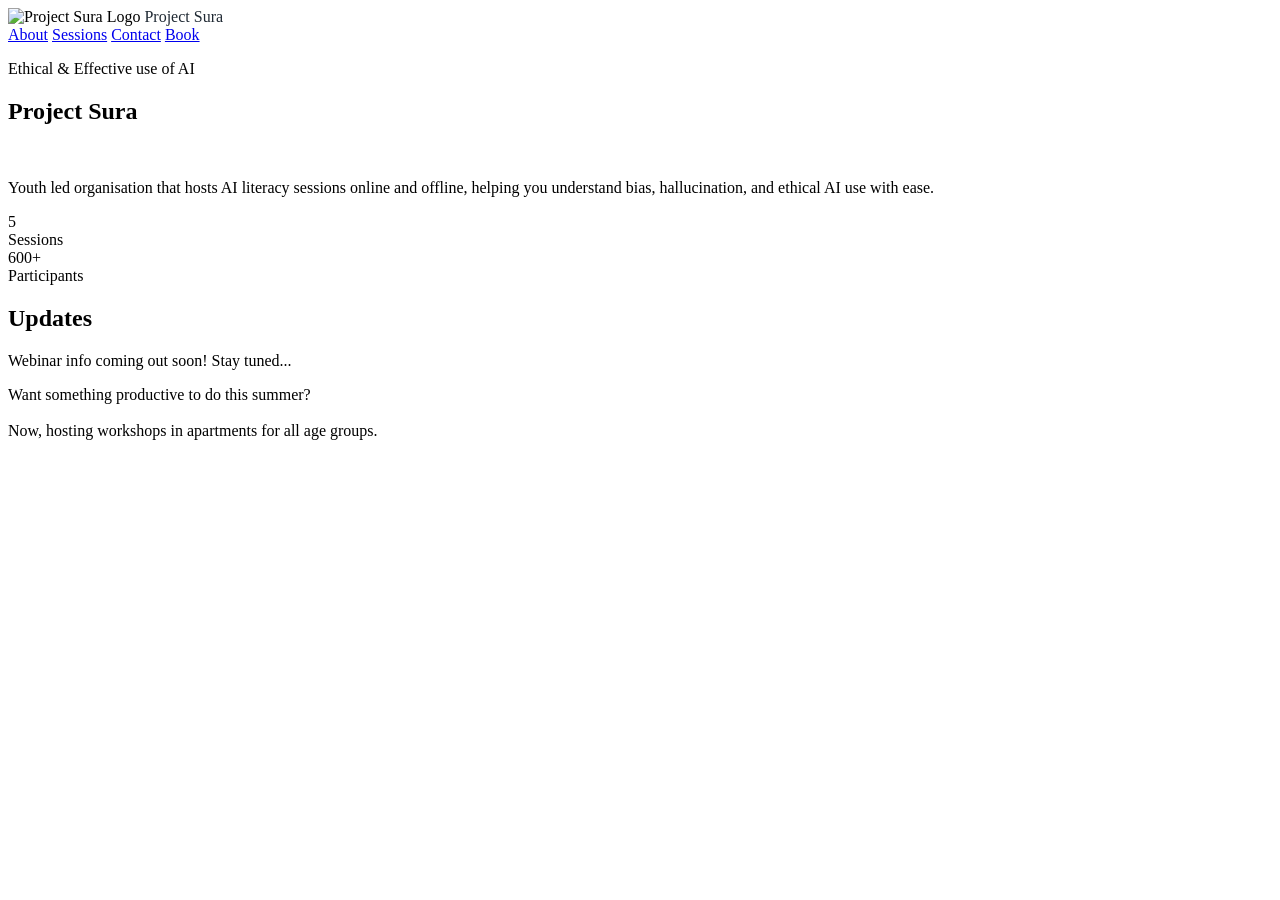
==== index.html @ 7ecddd90 "Add files via upload" ====
<!DOCTYPE html>

<html lang="en">
<head>
  <meta charset="UTF-8">
  <title>Project Sura</title>
  <link rel="stylesheet" href="css/style.css">
</head>


<body>

<!-- NAVBAR -->

<header class="navbar">
  <div class="logo">
    <img src="images/sura_logo.png" alt="Project Sura Logo">
    <a href="index.html" style="text-decoration:none ; color:#1f2933">Project Sura</a>

  </div>
  <nav>
      <a href="about.html">About</a>
      <a href="sessions.html">Sessions</a>
      <a href="contact.html">Contact</a>
      <a href="book.html">Book</a>
  </nav>
</header>

<section class="hero">
  <div class="hero-inner" >
    <p class="tag">Ethical & Effective use of AI</p>

    <h1 class="main-title">Project Sura</h1>

    <br>

    <p class="subtitle">
      Youth led organisation that hosts AI literacy sessions online and offline,
      helping you understand bias, hallucination, and ethical AI use with ease.
    </p>
    </div>
</section>
<section class="counter-box">
  <div class="counter-card">
    <div class="counter-number">5</div>
    <div class="counter-label">Sessions</div>
  </div>

  <div class="counter-card">
    <div class="counter-number">600+</div>
    <div class="counter-label">Participants</div>
  </div>
</section>

<section class="updates">
  <h2 class="updates-heading">Updates</h2>

  <div class="update-card">
    <div class="update-content">
      <p class="update-text">
        Webinar info coming out soon! Stay tuned...
      </p>
    </div>
  </div>

  <div class="update-card">
    <div class="update-content">
      <p class="update-text">
        Want something productive to do this summer?<br><br>Now, hosting workshops in apartments for all age groups.
      </p>
    </div>
  </div>

  <!-- for image
  <div class="update-card">
    <div class="update-content">
      <p class="update-text">
        Webinar info coming out soon! Stay tuned...
      </p>
    </div>
    <img src="images/workshop.jpg" class="update-img">
  </div>
</section>-->

 <!--for highlight
  <div class="update-card highlight">
    <div class="update-content">
      <p class="update-text">
        Webinar info coming out soon! Stay tuned...
      </p>
    </div>
    <img src="images/workshop.jpg" class="update-img">
  </div>
</section>-->

</body>
</html>
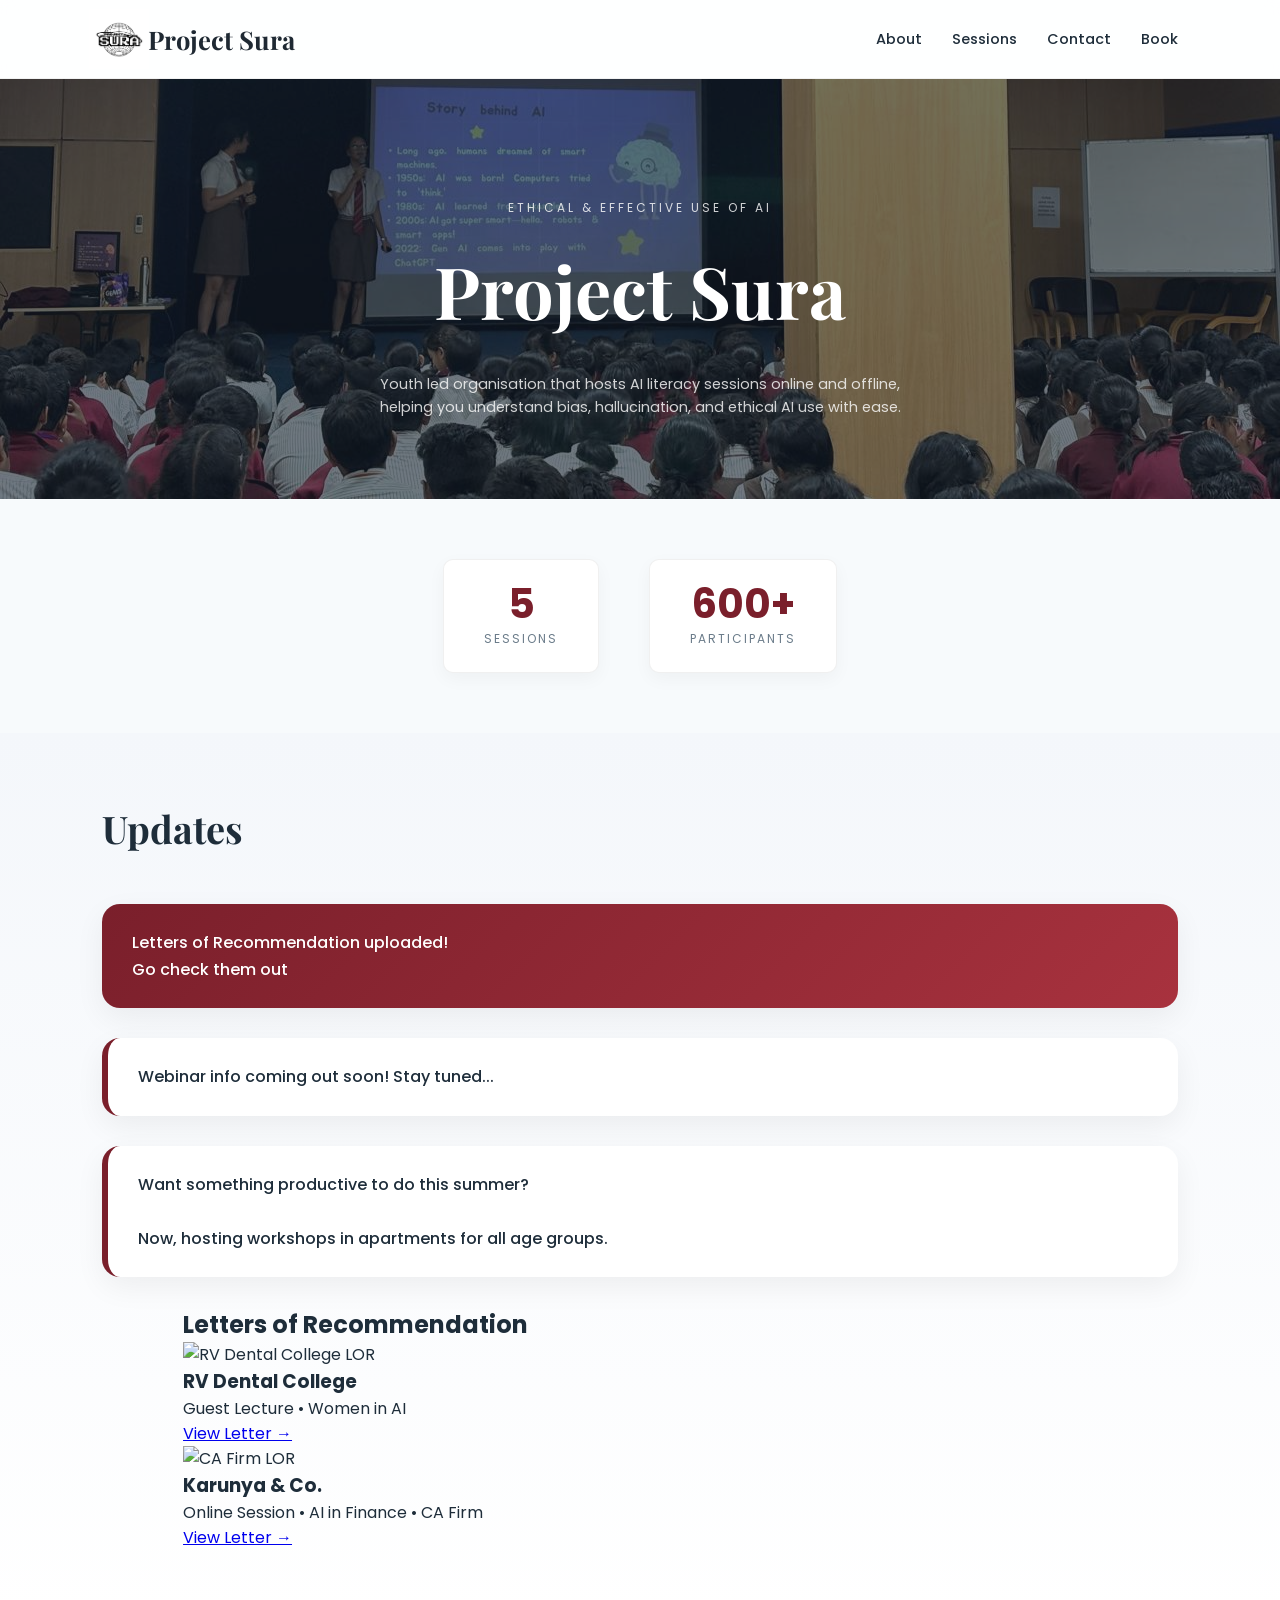
==== commit b9c7fa97: "Add files via upload" ====
--- a/index.html
+++ b/index.html
@@ -55,6 +55,14 @@
 <section class="updates">
   <h2 class="updates-heading">Updates</h2>
 
+  <div class="update-card highlight">
+    <div class="update-content">
+      <p class="update-text">
+        Letters of Recommendation uploaded!<br>Go check them out
+      </p>
+    </div>
+  </div>
+
   <div class="update-card">
     <div class="update-content">
       <p class="update-text">
@@ -93,5 +101,38 @@
   </div>
 </section>-->
 
+<!-- LORs / TESTIMONIALS -->
+<section class="lors-section">
+  <div class="container">
+    <h2>Letters of Recommendation</h2>
+
+    <div class="lors-wrapper">
+
+      <div class="lor-item">
+        <div class="lor-preview">
+          <img src="images/lor/rv_dental.jpeg" alt="RV Dental College LOR">
+        </div>
+        <div class="lor-content">
+          <h3>RV Dental College</h3>
+          <p class="lor-meta">Guest Lecture • Women in AI</p>
+          <a href="images/lor/rv_dental.jpeg" target="_blank">View Letter →</a>
+        </div>
+      </div>
+
+      <div class="lor-item">
+        <div class="lor-preview">
+          <img src="images/lor/karunya.jpeg" alt="CA Firm LOR">
+        </div>
+        <div class="lor-content">
+          <h3>Karunya & Co.</h3>
+          <p class="lor-meta">Online Session • AI in Finance • CA Firm</p>
+          <a href="images/lors/karunya.jpeg" target="_blank">View Letter →</a>
+        </div>
+      </div>
+
+    </div>
+  </div>
+</section>
+
 </body>
 </html>
--- a/css/style.css
+++ b/css/style.css
@@ -0,0 +1,604 @@
+@import url('https://fonts.googleapis.com/css2?family=Playfair+Display:wght@600;700&family=Poppins:wght@300;400;500;600&display=swap');
+
+:root {
+  --bg: #f4f7fb;
+  --navy: #1e2d3a;
+  --wine: #7a1f2b;
+  --muted: #6b7c8a;
+  --white: #ffffff;
+}
+
+* {
+  margin: 0;
+  padding: 0;
+  box-sizing: border-box;
+}
+
+body {
+  font-family: 'Poppins', sans-serif;
+  background: var(--bg);
+  color: var(--navy);
+  overflow-x: hidden;
+}
+
+.navbar {
+  display: flex;
+  justify-content: space-between;
+  align-items: center;
+  padding: 22px 8%;
+  background: rgba(255,255,255,0.9);
+  backdrop-filter: blur(8px);
+  border-bottom: 1px solid rgba(0,0,0,0.05);
+}
+
+.logo {
+  display: flex;
+  align-items: center;
+  gap: 12px;
+  font-family: 'Playfair Display', serif;
+  font-size: 1.6rem;
+  font-weight: 700;
+}
+
+.logo img {
+  height: 34px;
+  width: auto;
+  display: block;
+  transform: scale(1.75);
+  transform-origin: center;
+}
+
+.navbar nav {
+  display: flex;
+  gap: 30px;
+  align-items: center;
+}
+
+.navbar nav a {
+  text-decoration: none;
+  font-size: 0.9rem;
+  font-weight: 500;
+  color: var(--navy);
+  position: relative;
+  transition: 0.3s ease;
+}
+
+.navbar nav a:not(.nav-btn)::after {
+  content: "";
+  position: absolute;
+  left: 0;
+  bottom: -5px;
+  width: 0%;
+  height: 2px;
+  background: var(--wine);
+  transition: 0.3s ease;
+}
+
+.navbar nav a:not(.nav-btn):hover::after {
+  width: 100%;
+}
+
+.nav-btn {
+  padding: 9px 20px;
+  border-radius: 30px;
+  background: var(--wine);
+  color: white !important;
+  font-weight: 600;
+  transition: 0.3s ease;
+}
+
+.nav-btn:hover {
+  transform: translateY(-2px);
+  opacity: 0.9;
+}
+
+.hero {
+  padding: 120px 8% 80px;
+  text-align: center;
+  background: linear-gradient(rgba(20,30,45,0.6), rgba(20,30,45,0.6)), url("../images/hero_pic.jpg");
+  background-size: cover;
+  background-position: bottom;
+  color: white;
+}
+
+.tag {
+  font-size: 0.75rem;
+  letter-spacing: 3px;
+  text-transform: uppercase;
+  margin-bottom: 25px;
+  opacity: 0.8;
+}
+
+.main-title {
+  font-family: 'Playfair Display', serif;
+  font-size: 4.5rem;
+  margin-bottom: 10px;
+}
+
+.sub-title {
+  font-size: 1rem;
+  margin-bottom: 15px;
+  opacity: 0.9;
+}
+
+.subtitle {
+  max-width: 540px;
+  margin: 0 auto;
+  font-size: 0.9rem;
+  line-height: 1.6;
+  opacity: 0.8;
+}
+
+.counter-box {
+  display: flex;
+  justify-content: center;
+  gap: 50px;
+  padding: 60px 8%;
+  background: #f7fafc;
+}
+
+.counter-card {
+  background: #ffffff;
+  padding: 24px 40px;
+  border-radius: 10px;
+  text-align: center;
+  border: 1px solid rgba(0,0,0,0.06);
+  box-shadow: 0 6px 18px rgba(0,0,0,0.04);
+}
+
+.counter-number {
+  font-size: 2.5rem;
+  font-weight: 700;
+  line-height: 1;
+  color: #7a1f2b;
+}
+
+.counter-label {
+  margin-top: 6px;
+  font-size: 0.75rem;
+  letter-spacing: 2px;
+  text-transform: uppercase;
+  color: #6b7c8a;
+}
+
+.about-content {
+  padding: 60px 0;
+}
+
+.container {
+  width: 85%;
+  max-width: 1200px;
+  margin: 0 auto;
+}
+
+.light-section {
+  background-color: #f4f5f7;
+}
+
+.about-content h2 {
+  font-family: 'Playfair Display', serif;
+  font-size: 38px;
+  margin-bottom: 25px;
+  color: #1f2933;
+}
+
+.about-content p {
+  font-size: 17px;
+  line-height: 1.75;
+  color: #4a5568;
+  margin-bottom: 20px;
+  max-width: 750px;
+}
+
+.why-grid {
+  margin-top: 40px;
+  display: grid;
+  grid-template-columns: repeat(auto-fit, minmax(260px, 1fr));
+  gap: 30px;
+}
+
+.card {
+  background: white;
+  padding: 35px 30px;
+  border-radius: 14px;
+  box-shadow: 0 6px 25px rgba(0, 0, 0, 0.05);
+  transition: transform 0.25s ease, box-shadow 0.25s ease;
+}
+
+.card h3 {
+  font-size: 20px;
+  margin-bottom: 12px;
+  color: #7b1e26;
+}
+
+.card p {
+  font-size: 15.5px;
+  color: #555;
+}
+
+.card:hover {
+  transform: translateY(-6px);
+  box-shadow: 0 10px 35px rgba(0, 0, 0, 0.08);
+}
+
+.team-grid {
+  margin-top: 50px;
+  display: grid;
+  grid-template-columns: repeat(auto-fit, minmax(230px, 1fr));
+  gap: 35px;
+}
+
+.team-card {
+  background: white;
+  padding: 35px 25px;
+  border-radius: 16px;
+  text-align: center;
+  box-shadow: 0 6px 25px rgba(0, 0, 0, 0.05);
+  transition: transform 0.25s ease, box-shadow 0.25s ease;
+}
+
+.team-card img {
+  width: 140px;
+  height: 140px;
+  object-fit: cover;
+  border-radius: 14px;
+  margin-bottom: 18px;
+}
+
+.team-card h3 {
+  font-size: 18px;
+  margin-bottom: 6px;
+  color: #1f2933;
+}
+
+.team-card p {
+  font-size: 14px;
+  color: #7b1e26;
+  font-weight: 500;
+}
+
+.team-card:hover {
+  transform: translateY(-6px);
+  box-shadow: 0 10px 35px rgba(0, 0, 0, 0.08);
+}
+
+.founders-wrapper {
+  margin-top: 60px;
+  display: grid;
+  grid-template-columns: repeat(auto-fit, minmax(260px, 1fr));
+  gap: 40px;
+  align-items: center;
+}
+
+.founder {
+  display: flex;
+  align-items: center;
+  gap: 40px;
+}
+
+.founder.reverse {
+  flex-direction: row-reverse;
+}
+
+.founder-img img {
+  width: 200px;
+  height: 250px;
+  object-fit: cover;
+  border-radius: 20px;
+  box-shadow: 0 15px 40px rgba(0, 0, 0, 0.12);
+}
+
+.founder-info {
+  max-width: 320px;
+}
+
+.founder-info h3 {
+  font-family: 'Playfair Display', serif;
+  font-size: 34px;
+  margin-bottom: 8px;
+  color: #1f2933;
+}
+
+.founder-info .role {
+  color: #7b1e26;
+  font-weight: 600;
+  margin-bottom: 18px;
+  letter-spacing: 1px;
+}
+
+.founder-info p {
+  font-size: 16px;
+  line-height: 1.75;
+  color: #4a5568;
+}
+
+.fade-in {
+  opacity: 0;
+  transform: translateY(40px);
+  transition: opacity 0.9s ease, transform 0.9s ease;
+}
+
+.fade-in.show {
+  opacity: 1;
+  transform: translateY(0);
+}
+
+.sessions-section {
+  padding: 60px 0;
+}
+
+.sessions-section h2 {
+  font-family: 'Playfair Display', serif;
+  font-size: 38px;
+  margin-bottom: 25px;
+  color: #1f2933;
+}
+
+.sessions-grid {
+  margin-top: 40px;
+  display: grid;
+  grid-template-columns: repeat(auto-fit, minmax(260px, 1fr));
+  gap: 30px;
+}
+
+.session-feature {
+  background: white;
+  padding: 35px 30px;
+  border-radius: 14px;
+  box-shadow: 0 6px 25px rgba(0,0,0,0.05);
+  transition: transform 0.25s ease, box-shadow 0.25s ease;
+}
+
+.session-feature h3 {
+  font-size: 20px;
+  margin-bottom: 12px;
+  color: var(--wine);
+}
+
+.session-feature p {
+  font-size: 15.5px;
+  color: #555;
+}
+
+.session-feature:hover {
+  transform: translateY(-6px);
+  box-shadow: 0 10px 35px rgba(0,0,0,0.08);
+}
+
+.sessions-wrapper {
+  margin-top: 60px;
+  display: flex;
+  flex-direction: column;
+  gap: 70px;
+}
+
+.session {
+  display: flex;
+  align-items: center;
+  gap: 50px;
+}
+
+.session.reverse {
+  flex-direction: row-reverse;
+}
+
+.session-img img {
+  width: 320px;
+  height: 220px;
+  object-fit: cover;
+  border-radius: 18px;
+  box-shadow: 0 15px 35px rgba(0,0,0,0.12);
+}
+
+.session-info {
+  max-width: 520px;
+}
+
+.session-info h3 {
+  font-family: 'Playfair Display', serif;
+  font-size: 30px;
+  margin-bottom: 10px;
+  color: #1f2933;
+}
+
+.session-info .session-meta {
+  font-size: 13px;
+  letter-spacing: 1px;
+  text-transform: uppercase;
+  color: var(--wine);
+  margin-bottom: 10px;
+}
+
+.session-info p {
+  font-size: 16px;
+  line-height: 1.75;
+  color: #4a5568;
+}
+
+.cta {
+  font-family: 'Playfair Display', serif;
+  text-align: center;
+  padding: 80px 20px;
+  color: black;
+}
+
+.cta-btn {
+  padding: 10px 20px;
+  border-radius: 30px;
+  background: var(--wine);
+  color: white !important;
+  font-weight: 500;
+  transition: 0.3s ease;
+}
+
+.contact-top {
+  display: grid;
+  grid-template-columns: 1fr 1fr;
+  gap: 30px;
+  margin-top: 30px;
+}
+
+.contact-card {
+  background: white;
+  padding: 30px;
+  border-radius: 14px;
+  box-shadow: 0 6px 25px rgba(0,0,0,0.05);
+}
+
+.contact-card h3 {
+  margin-bottom: 8px;
+  color: var(--wine);
+}
+
+.contact-form-card {
+  margin-top: 40px;
+  background: white;
+  padding: 40px;
+  border-radius: 16px;
+  box-shadow: 0 8px 30px rgba(0,0,0,0.06);
+}
+
+.contact-form-card h3 {
+  font-family: 'Playfair Display', serif;
+  font-size: 26px;
+  margin-bottom: 20px;
+}
+
+.contact-form {
+  display: flex;
+  flex-direction: column;
+  gap: 20px;
+}
+
+.contact-form input,
+.contact-form textarea {
+  padding: 14px 16px;
+  border-radius: 10px;
+  border: 1px solid rgba(0,0,0,0.1);
+  font-family: 'Poppins', sans-serif;
+  font-size: 14px;
+  outline: none;
+}
+
+.contact-form input:focus,
+.contact-form textarea:focus {
+  border-color: var(--wine);
+}
+
+.contact-form button {
+  width: fit-content;
+  padding: 12px 26px;
+  border: none;
+  border-radius: 30px;
+  background: var(--wine);
+  color: white;
+  font-weight: 600;
+  cursor: pointer;
+  transition: 0.25s ease;
+}
+
+.contact-form button:hover {
+  transform: translateY(-2px);
+  opacity: 0.9;
+}
+
+.updates {
+  padding: 70px 8%;
+  display: flex;
+  flex-direction: column;
+  gap: 30px;
+  background: linear-gradient(to bottom, #f4f7fb, #ffffff);
+}
+
+.updates-heading {
+  font-family: 'Playfair Display', serif;
+  font-size: 38px;
+  margin-bottom: 20px;
+  color: var(--navy);
+  position: relative;
+}
+
+.update-card {
+  display: flex;
+  align-items: center;
+  justify-content: space-between;
+  gap: 25px;
+  padding: 25px 30px;
+  border-radius: 18px;
+  background: white;
+  border-left: 6px solid var(--wine);
+  box-shadow: 0 10px 30px rgba(0,0,0,0.06);
+  transition: all 0.3s ease;
+}
+
+.update-card:hover {
+  transform: translateY(-4px);
+  box-shadow: 0 16px 40px rgba(0,0,0,0.08);
+}
+
+.update-card.highlight {
+  background: linear-gradient(135deg, #7a1f2b, #a8323e);
+  color: white;
+  border-left: none;
+}
+
+.update-card.highlight .update-text {
+  color: white;
+}
+
+.update-content {
+  flex: 1;
+}
+
+.update-text {
+  font-size: 16px;
+  line-height: 1.7;
+  font-weight: 500;
+  color: #1e2d3a;
+}
+
+.update-img {
+  width: 130px;
+  height: 130px;
+  object-fit: cover;
+  border-radius: 14px;
+  flex-shrink: 0;
+}
+
+@media (max-width: 700px) {
+  .update-card {
+    flex-direction: column;
+    align-items: flex-start;
+  }
+
+  .update-img {
+    width: 100%;
+    height: 200px;
+  }
+}
+@media (max-width: 900px) {
+  .main-title {
+    font-size: 3rem;
+  }
+
+  .counter-box {
+    flex-direction: column;
+    gap: 40px;
+  }
+
+  .counter-card:first-child {
+    border-right: none;
+    padding-right: 0;
+  }
+
+  .founder,
+  .founder.reverse {
+    flex-direction: column;
+    text-align: center;
+  }
+
+  .founder-img img {
+    width: 250px;
+    height: 300px;
+  }
+}
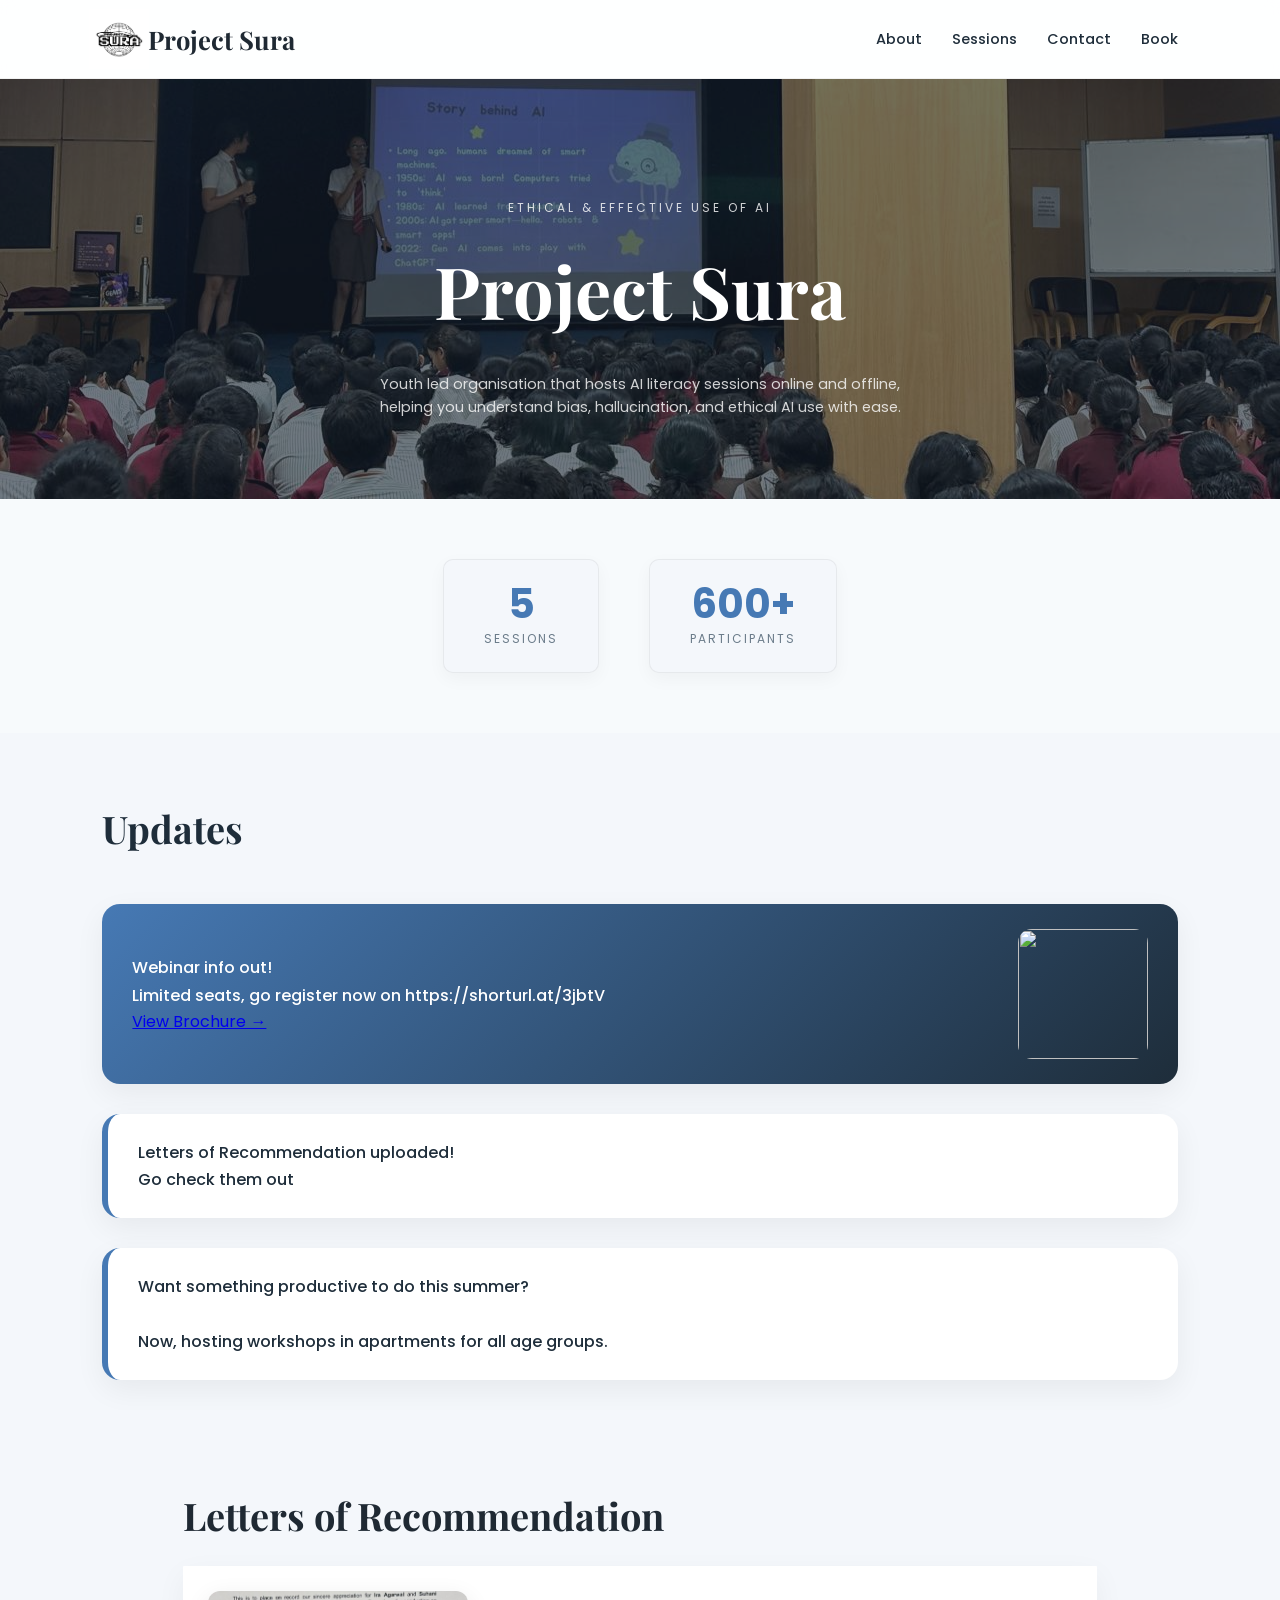
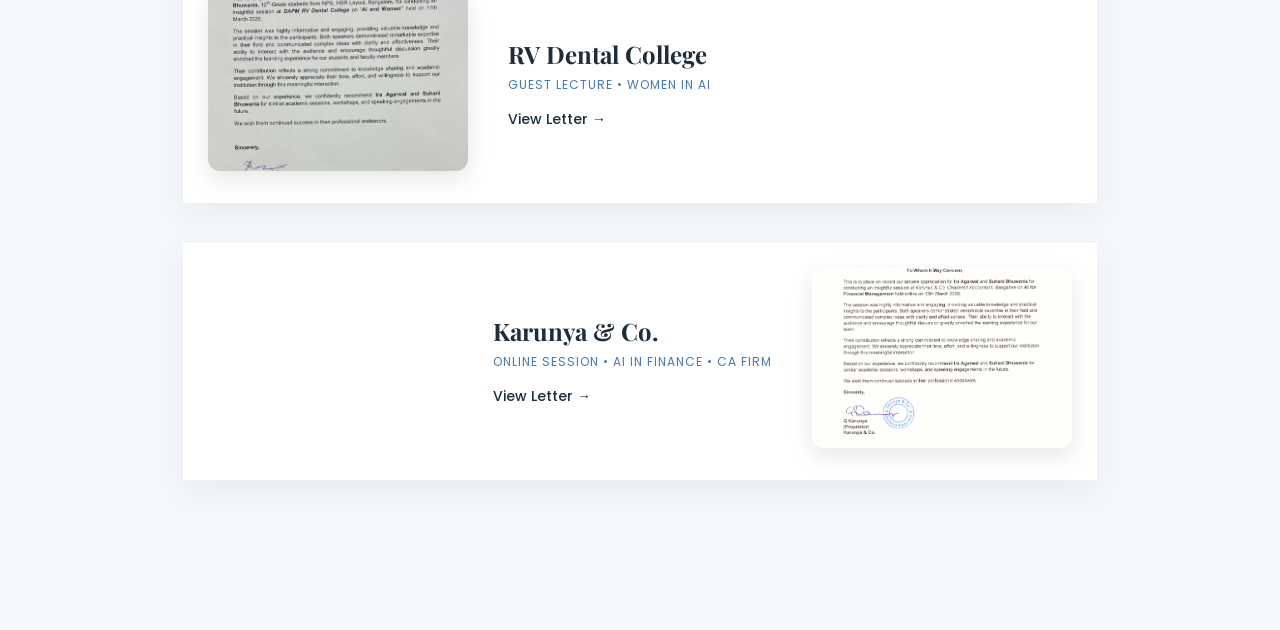
==== commit dfccee86: "updated" ====
--- a/index.html
+++ b/index.html
@@ -58,15 +58,18 @@
   <div class="update-card highlight">
     <div class="update-content">
       <p class="update-text">
-        Letters of Recommendation uploaded!<br>Go check them out
+        Webinar info out!<br>
+        Limited seats, go register now on https://shorturl.at/3jbtV
       </p>
+      <a href="images/webinar.jpg" target="_blank">View Brochure →</a>
     </div>
+    <img src="images/webinar.jpg" class="update-img">
   </div>
 
   <div class="update-card">
     <div class="update-content">
       <p class="update-text">
-        Webinar info coming out soon! Stay tuned...
+        Letters of Recommendation uploaded!<br>Go check them out
       </p>
     </div>
   </div>
--- a/css/style.css
+++ b/css/style.css
@@ -1,604 +1,707 @@
-@import url('https://fonts.googleapis.com/css2?family=Playfair+Display:wght@600;700&family=Poppins:wght@300;400;500;600&display=swap');
-
-:root {
-  --bg: #f4f7fb;
-  --navy: #1e2d3a;
-  --wine: #7a1f2b;
-  --muted: #6b7c8a;
-  --white: #ffffff;
-}
-
-* {
-  margin: 0;
-  padding: 0;
-  box-sizing: border-box;
-}
-
-body {
-  font-family: 'Poppins', sans-serif;
-  background: var(--bg);
-  color: var(--navy);
-  overflow-x: hidden;
-}
-
-.navbar {
-  display: flex;
-  justify-content: space-between;
-  align-items: center;
-  padding: 22px 8%;
-  background: rgba(255,255,255,0.9);
-  backdrop-filter: blur(8px);
-  border-bottom: 1px solid rgba(0,0,0,0.05);
-}
-
-.logo {
-  display: flex;
-  align-items: center;
-  gap: 12px;
-  font-family: 'Playfair Display', serif;
-  font-size: 1.6rem;
-  font-weight: 700;
-}
-
-.logo img {
-  height: 34px;
-  width: auto;
-  display: block;
-  transform: scale(1.75);
-  transform-origin: center;
-}
-
-.navbar nav {
-  display: flex;
-  gap: 30px;
-  align-items: center;
-}
-
-.navbar nav a {
-  text-decoration: none;
-  font-size: 0.9rem;
-  font-weight: 500;
-  color: var(--navy);
-  position: relative;
-  transition: 0.3s ease;
-}
-
-.navbar nav a:not(.nav-btn)::after {
-  content: "";
-  position: absolute;
-  left: 0;
-  bottom: -5px;
-  width: 0%;
-  height: 2px;
-  background: var(--wine);
-  transition: 0.3s ease;
-}
-
-.navbar nav a:not(.nav-btn):hover::after {
-  width: 100%;
-}
-
-.nav-btn {
-  padding: 9px 20px;
-  border-radius: 30px;
-  background: var(--wine);
-  color: white !important;
-  font-weight: 600;
-  transition: 0.3s ease;
-}
-
-.nav-btn:hover {
-  transform: translateY(-2px);
-  opacity: 0.9;
-}
-
-.hero {
-  padding: 120px 8% 80px;
-  text-align: center;
-  background: linear-gradient(rgba(20,30,45,0.6), rgba(20,30,45,0.6)), url("../images/hero_pic.jpg");
-  background-size: cover;
-  background-position: bottom;
-  color: white;
-}
-
-.tag {
-  font-size: 0.75rem;
-  letter-spacing: 3px;
-  text-transform: uppercase;
-  margin-bottom: 25px;
-  opacity: 0.8;
-}
-
-.main-title {
-  font-family: 'Playfair Display', serif;
-  font-size: 4.5rem;
-  margin-bottom: 10px;
-}
-
-.sub-title {
-  font-size: 1rem;
-  margin-bottom: 15px;
-  opacity: 0.9;
-}
-
-.subtitle {
-  max-width: 540px;
-  margin: 0 auto;
-  font-size: 0.9rem;
-  line-height: 1.6;
-  opacity: 0.8;
-}
-
-.counter-box {
-  display: flex;
-  justify-content: center;
-  gap: 50px;
-  padding: 60px 8%;
-  background: #f7fafc;
-}
-
-.counter-card {
-  background: #ffffff;
-  padding: 24px 40px;
-  border-radius: 10px;
-  text-align: center;
-  border: 1px solid rgba(0,0,0,0.06);
-  box-shadow: 0 6px 18px rgba(0,0,0,0.04);
-}
-
-.counter-number {
-  font-size: 2.5rem;
-  font-weight: 700;
-  line-height: 1;
-  color: #7a1f2b;
-}
-
-.counter-label {
-  margin-top: 6px;
-  font-size: 0.75rem;
-  letter-spacing: 2px;
-  text-transform: uppercase;
-  color: #6b7c8a;
-}
-
-.about-content {
-  padding: 60px 0;
-}
-
-.container {
-  width: 85%;
-  max-width: 1200px;
-  margin: 0 auto;
-}
-
-.light-section {
-  background-color: #f4f5f7;
-}
-
-.about-content h2 {
-  font-family: 'Playfair Display', serif;
-  font-size: 38px;
-  margin-bottom: 25px;
-  color: #1f2933;
-}
-
-.about-content p {
-  font-size: 17px;
-  line-height: 1.75;
-  color: #4a5568;
-  margin-bottom: 20px;
-  max-width: 750px;
-}
-
-.why-grid {
-  margin-top: 40px;
-  display: grid;
-  grid-template-columns: repeat(auto-fit, minmax(260px, 1fr));
-  gap: 30px;
-}
-
-.card {
-  background: white;
-  padding: 35px 30px;
-  border-radius: 14px;
-  box-shadow: 0 6px 25px rgba(0, 0, 0, 0.05);
-  transition: transform 0.25s ease, box-shadow 0.25s ease;
-}
-
-.card h3 {
-  font-size: 20px;
-  margin-bottom: 12px;
-  color: #7b1e26;
-}
-
-.card p {
-  font-size: 15.5px;
-  color: #555;
-}
-
-.card:hover {
-  transform: translateY(-6px);
-  box-shadow: 0 10px 35px rgba(0, 0, 0, 0.08);
-}
-
-.team-grid {
-  margin-top: 50px;
-  display: grid;
-  grid-template-columns: repeat(auto-fit, minmax(230px, 1fr));
-  gap: 35px;
-}
-
-.team-card {
-  background: white;
-  padding: 35px 25px;
-  border-radius: 16px;
-  text-align: center;
-  box-shadow: 0 6px 25px rgba(0, 0, 0, 0.05);
-  transition: transform 0.25s ease, box-shadow 0.25s ease;
-}
-
-.team-card img {
-  width: 140px;
-  height: 140px;
-  object-fit: cover;
-  border-radius: 14px;
-  margin-bottom: 18px;
-}
-
-.team-card h3 {
-  font-size: 18px;
-  margin-bottom: 6px;
-  color: #1f2933;
-}
-
-.team-card p {
-  font-size: 14px;
-  color: #7b1e26;
-  font-weight: 500;
-}
-
-.team-card:hover {
-  transform: translateY(-6px);
-  box-shadow: 0 10px 35px rgba(0, 0, 0, 0.08);
-}
-
-.founders-wrapper {
-  margin-top: 60px;
-  display: grid;
-  grid-template-columns: repeat(auto-fit, minmax(260px, 1fr));
-  gap: 40px;
-  align-items: center;
-}
-
-.founder {
-  display: flex;
-  align-items: center;
-  gap: 40px;
-}
-
-.founder.reverse {
-  flex-direction: row-reverse;
-}
-
-.founder-img img {
-  width: 200px;
-  height: 250px;
-  object-fit: cover;
-  border-radius: 20px;
-  box-shadow: 0 15px 40px rgba(0, 0, 0, 0.12);
-}
-
-.founder-info {
-  max-width: 320px;
-}
-
-.founder-info h3 {
-  font-family: 'Playfair Display', serif;
-  font-size: 34px;
-  margin-bottom: 8px;
-  color: #1f2933;
-}
-
-.founder-info .role {
-  color: #7b1e26;
-  font-weight: 600;
-  margin-bottom: 18px;
-  letter-spacing: 1px;
-}
-
-.founder-info p {
-  font-size: 16px;
-  line-height: 1.75;
-  color: #4a5568;
-}
-
-.fade-in {
-  opacity: 0;
-  transform: translateY(40px);
-  transition: opacity 0.9s ease, transform 0.9s ease;
-}
-
-.fade-in.show {
-  opacity: 1;
-  transform: translateY(0);
-}
-
-.sessions-section {
-  padding: 60px 0;
-}
-
-.sessions-section h2 {
-  font-family: 'Playfair Display', serif;
-  font-size: 38px;
-  margin-bottom: 25px;
-  color: #1f2933;
-}
-
-.sessions-grid {
-  margin-top: 40px;
-  display: grid;
-  grid-template-columns: repeat(auto-fit, minmax(260px, 1fr));
-  gap: 30px;
-}
-
-.session-feature {
-  background: white;
-  padding: 35px 30px;
-  border-radius: 14px;
-  box-shadow: 0 6px 25px rgba(0,0,0,0.05);
-  transition: transform 0.25s ease, box-shadow 0.25s ease;
-}
-
-.session-feature h3 {
-  font-size: 20px;
-  margin-bottom: 12px;
-  color: var(--wine);
-}
-
-.session-feature p {
-  font-size: 15.5px;
-  color: #555;
-}
-
-.session-feature:hover {
-  transform: translateY(-6px);
-  box-shadow: 0 10px 35px rgba(0,0,0,0.08);
-}
-
-.sessions-wrapper {
-  margin-top: 60px;
-  display: flex;
-  flex-direction: column;
-  gap: 70px;
-}
-
-.session {
-  display: flex;
-  align-items: center;
-  gap: 50px;
-}
-
-.session.reverse {
-  flex-direction: row-reverse;
-}
-
-.session-img img {
-  width: 320px;
-  height: 220px;
-  object-fit: cover;
-  border-radius: 18px;
-  box-shadow: 0 15px 35px rgba(0,0,0,0.12);
-}
-
-.session-info {
-  max-width: 520px;
-}
-
-.session-info h3 {
-  font-family: 'Playfair Display', serif;
-  font-size: 30px;
-  margin-bottom: 10px;
-  color: #1f2933;
-}
-
-.session-info .session-meta {
-  font-size: 13px;
-  letter-spacing: 1px;
-  text-transform: uppercase;
-  color: var(--wine);
-  margin-bottom: 10px;
-}
-
-.session-info p {
-  font-size: 16px;
-  line-height: 1.75;
-  color: #4a5568;
-}
-
-.cta {
-  font-family: 'Playfair Display', serif;
-  text-align: center;
-  padding: 80px 20px;
-  color: black;
-}
-
-.cta-btn {
-  padding: 10px 20px;
-  border-radius: 30px;
-  background: var(--wine);
-  color: white !important;
-  font-weight: 500;
-  transition: 0.3s ease;
-}
-
-.contact-top {
-  display: grid;
-  grid-template-columns: 1fr 1fr;
-  gap: 30px;
-  margin-top: 30px;
-}
-
-.contact-card {
-  background: white;
-  padding: 30px;
-  border-radius: 14px;
-  box-shadow: 0 6px 25px rgba(0,0,0,0.05);
-}
-
-.contact-card h3 {
-  margin-bottom: 8px;
-  color: var(--wine);
-}
-
-.contact-form-card {
-  margin-top: 40px;
-  background: white;
-  padding: 40px;
-  border-radius: 16px;
-  box-shadow: 0 8px 30px rgba(0,0,0,0.06);
-}
-
-.contact-form-card h3 {
-  font-family: 'Playfair Display', serif;
-  font-size: 26px;
-  margin-bottom: 20px;
-}
-
-.contact-form {
-  display: flex;
-  flex-direction: column;
-  gap: 20px;
-}
-
-.contact-form input,
-.contact-form textarea {
-  padding: 14px 16px;
-  border-radius: 10px;
-  border: 1px solid rgba(0,0,0,0.1);
-  font-family: 'Poppins', sans-serif;
-  font-size: 14px;
-  outline: none;
-}
-
-.contact-form input:focus,
-.contact-form textarea:focus {
-  border-color: var(--wine);
-}
-
-.contact-form button {
-  width: fit-content;
-  padding: 12px 26px;
-  border: none;
-  border-radius: 30px;
-  background: var(--wine);
-  color: white;
-  font-weight: 600;
-  cursor: pointer;
-  transition: 0.25s ease;
-}
-
-.contact-form button:hover {
-  transform: translateY(-2px);
-  opacity: 0.9;
-}
-
-.updates {
-  padding: 70px 8%;
-  display: flex;
-  flex-direction: column;
-  gap: 30px;
-  background: linear-gradient(to bottom, #f4f7fb, #ffffff);
-}
-
-.updates-heading {
-  font-family: 'Playfair Display', serif;
-  font-size: 38px;
-  margin-bottom: 20px;
-  color: var(--navy);
-  position: relative;
-}
-
-.update-card {
-  display: flex;
-  align-items: center;
-  justify-content: space-between;
-  gap: 25px;
-  padding: 25px 30px;
-  border-radius: 18px;
-  background: white;
-  border-left: 6px solid var(--wine);
-  box-shadow: 0 10px 30px rgba(0,0,0,0.06);
-  transition: all 0.3s ease;
-}
-
-.update-card:hover {
-  transform: translateY(-4px);
-  box-shadow: 0 16px 40px rgba(0,0,0,0.08);
-}
-
-.update-card.highlight {
-  background: linear-gradient(135deg, #7a1f2b, #a8323e);
-  color: white;
-  border-left: none;
-}
-
-.update-card.highlight .update-text {
-  color: white;
-}
-
-.update-content {
-  flex: 1;
-}
-
-.update-text {
-  font-size: 16px;
-  line-height: 1.7;
-  font-weight: 500;
-  color: #1e2d3a;
-}
-
-.update-img {
-  width: 130px;
-  height: 130px;
-  object-fit: cover;
-  border-radius: 14px;
-  flex-shrink: 0;
-}
-
-@media (max-width: 700px) {
+  @import url('https://fonts.googleapis.com/css2?family=Playfair+Display:wght@600;700&family=Poppins:wght@300;400;500;600&display=swap');
+
+  :root {
+    --bg: #f4f7fb;
+    --navy: #1e2d3a;
+    --azure: #4679b4;
+    --muted: #6b7c8a;
+    --white: #ffffff;
+  }
+
+  * {
+    margin: 0;
+    padding: 0;
+    box-sizing: border-box;
+  }
+
+  body {
+    font-family: 'Poppins', sans-serif;
+    background: var(--bg);
+    color: var(--navy);
+    overflow-x: hidden;
+  }
+
+  .navbar {
+    display: flex;
+    justify-content: space-between;
+    align-items: center;
+    padding: 22px 8%;
+    background: rgba(255,255,255,0.9);
+    backdrop-filter: blur(8px);
+    border-bottom: 1px solid rgba(0,0,0,0.05);
+  }
+
+  .logo {
+    display: flex;
+    align-items: center;
+    gap: 12px;
+    font-family: 'Playfair Display', serif;
+    font-size: 1.6rem;
+    font-weight: 700;
+  }
+
+  .logo img {
+    height: 34px;
+    width: auto;
+    display: block;
+    transform: scale(1.75);
+    transform-origin: center;
+  }
+
+  .navbar nav {
+    display: flex;
+    gap: 30px;
+    align-items: center;
+  }
+
+  .navbar nav a {
+    text-decoration: none;
+    font-size: 0.9rem;
+    font-weight: 500;
+    color: var(--navy);
+    position: relative;
+    transition: 0.3s ease;
+  }
+
+  .navbar nav a:not(.nav-btn)::after {
+    content: "";
+    position: absolute;
+    left: 0;
+    bottom: -5px;
+    width: 0%;
+    height: 2px;
+    background: var(--azure);
+    transition: 0.3s ease;
+  }
+
+  .navbar nav a:not(.nav-btn):hover::after {
+    width: 100%;
+  }
+
+  .nav-btn {
+    padding: 9px 20px;
+    border-radius: 30px;
+    background: var(--azure);
+    color: white !important;
+    font-weight: 600;
+    transition: 0.3s ease;
+  }
+
+  .nav-btn:hover {
+    transform: translateY(-2px);
+    opacity: 0.9;
+  }
+
+  .hero {
+    padding: 120px 8% 80px;
+    text-align: center;
+    background: linear-gradient(rgba(20,30,45,0.6), rgba(20,30,45,0.6)), url("../images/hero_pic.jpg");
+    background-size: cover;
+    background-position: bottom;
+    color: white;
+  }
+
+  .tag {
+    font-size: 0.75rem;
+    letter-spacing: 3px;
+    text-transform: uppercase;
+    margin-bottom: 25px;
+    opacity: 0.8;
+  }
+
+  .main-title {
+    font-family: 'Playfair Display', serif;
+    font-size: 4.5rem;
+    margin-bottom: 10px;
+  }
+
+  .sub-title {
+    font-size: 1rem;
+    margin-bottom: 15px;
+    opacity: 0.9;
+  }
+
+  .subtitle {
+    max-width: 540px;
+    margin: 0 auto;
+    font-size: 0.9rem;
+    line-height: 1.6;
+    opacity: 0.8;
+  }
+
+  .counter-box {
+    display: flex;
+    justify-content: center;
+    gap: 50px;
+    padding: 60px 8%;
+    background: #f7fafc;
+  }
+
+  .counter-card {
+    background: var(--bg);
+    padding: 24px 40px;
+    border-radius: 10px;
+    text-align: center;
+    border: 1px solid rgba(0,0,0,0.06);
+    box-shadow: 0 6px 18px rgba(0,0,0,0.04);
+  }
+
+  .counter-number {
+    font-size: 2.5rem;
+    font-weight: 700;
+    line-height: 1;
+    color: var(--azure);
+  }
+
+  .counter-label {
+    margin-top: 6px;
+    font-size: 0.75rem;
+    letter-spacing: 2px;
+    text-transform: uppercase;
+    color: var(--muted);
+  }
+
+  .about-content {
+    padding: 60px 0;
+  }
+
+  .container {
+    width: 85%;
+    max-width: 1200px;
+    margin: 0 auto;
+  }
+
+  .light-section {
+    background-color: #f4f5f7;
+  }
+
+  .about-content h2 {
+    font-family: 'Playfair Display', serif;
+    font-size: 38px;
+    margin-bottom: 25px;
+    color: #1f2933;
+  }
+
+  .about-content p {
+    font-size: 17px;
+    line-height: 1.75;
+    color: #4a5568;
+    margin-bottom: 20px;
+    max-width: 750px;
+  }
+
+  .why-grid {
+    margin-top: 40px;
+    display: grid;
+    grid-template-columns: repeat(auto-fit, minmax(260px, 1fr));
+    gap: 30px;
+  }
+
+  .card {
+    background: white;
+    padding: 35px 30px;
+    border-radius: 14px;
+    box-shadow: 0 6px 25px rgba(0, 0, 0, 0.05);
+    transition: transform 0.25s ease, box-shadow 0.25s ease;
+  }
+
+  .card h3 {
+    font-size: 20px;
+    margin-bottom: 12px;
+    color: var(--azure);
+  }
+
+  .card p {
+    font-size: 15.5px;
+    color: #555;
+  }
+
+  .card:hover {
+    transform: translateY(-6px);
+    box-shadow: 0 10px 35px rgba(0, 0, 0, 0.08);
+  }
+
+  .team-grid {
+    margin-top: 50px;
+    display: grid;
+    grid-template-columns: repeat(auto-fit, minmax(230px, 1fr));
+    gap: 35px;
+  }
+
+  .team-card {
+    background: white;
+    padding: 35px 25px;
+    border-radius: 16px;
+    text-align: center;
+    box-shadow: 0 6px 25px rgba(0, 0, 0, 0.05);
+    transition: transform 0.25s ease, box-shadow 0.25s ease;
+  }
+
+  .team-card img {
+    width: 140px;
+    height: 140px;
+    object-fit: cover;
+    border-radius: 14px;
+    margin-bottom: 18px;
+  }
+
+  .team-card h3 {
+    font-size: 18px;
+    margin-bottom: 6px;
+    color: #1f2933;
+  }
+
+  .team-card p {
+    font-size: 14px;
+    color: var(--azure);
+    font-weight: 500;
+  }
+
+  .team-card:hover {
+    transform: translateY(-6px);
+    box-shadow: 0 10px 35px rgba(0, 0, 0, 0.08);
+  }
+
+  .founders-wrapper {
+    margin-top: 60px;
+    display: grid;
+    grid-template-columns: repeat(auto-fit, minmax(260px, 1fr));
+    gap: 40px;
+    align-items: center;
+  }
+
+  .founder {
+    display: flex;
+    align-items: center;
+    gap: 40px;
+  }
+
+  .founder.reverse {
+    flex-direction: row-reverse;
+  }
+
+  .founder-img img {
+    width: 200px;
+    height: 250px;
+    object-fit: cover;
+    border-radius: 20px;
+    box-shadow: 0 15px 40px rgba(0, 0, 0, 0.12);
+  }
+
+  .founder-info {
+    max-width: 320px;
+  }
+
+  .founder-info h3 {
+    font-family: 'Playfair Display', serif;
+    font-size: 34px;
+    margin-bottom: 8px;
+    color: #1f2933;
+  }
+
+  .founder-info .role {
+    color: var(--azure);
+    font-weight: 600;
+    margin-bottom: 18px;
+    letter-spacing: 1px;
+  }
+
+  .founder-info p {
+    font-size: 16px;
+    line-height: 1.75;
+    color: #4a5568;
+  }
+
+  .fade-in {
+    opacity: 0;
+    transform: translateY(40px);
+    transition: opacity 0.9s ease, transform 0.9s ease;
+  }
+
+  .fade-in.show {
+    opacity: 1;
+    transform: translateY(0);
+  }
+
+  .sessions-section {
+    padding: 60px 0;
+  }
+
+  .sessions-section h2 {
+    font-family: 'Playfair Display', serif;
+    font-size: 38px;
+    margin-bottom: 25px;
+    color: #1f2933;
+  }
+
+  .sessions-grid {
+    margin-top: 40px;
+    display: grid;
+    grid-template-columns: repeat(auto-fit, minmax(260px, 1fr));
+    gap: 30px;
+  }
+
+  .session-feature {
+    background: white;
+    padding: 35px 30px;
+    border-radius: 14px;
+    box-shadow: 0 6px 25px rgba(0,0,0,0.05);
+    transition: transform 0.25s ease, box-shadow 0.25s ease;
+  }
+
+  .session-feature h3 {
+    font-size: 20px;
+    margin-bottom: 12px;
+    color: var(--azure);
+  }
+
+  .session-feature p {
+    font-size: 15.5px;
+    color: #555;
+  }
+
+  .session-feature:hover {
+    transform: translateY(-6px);
+    box-shadow: 0 10px 35px rgba(0,0,0,0.08);
+  }
+
+  .sessions-wrapper {
+    margin-top: 60px;
+    display: flex;
+    flex-direction: column;
+    gap: 70px;
+  }
+
+  .session {
+    display: flex;
+    align-items: center;
+    gap: 50px;
+  }
+
+  .session.reverse {
+    flex-direction: row-reverse;
+  }
+
+  .session-img img {
+    width: 320px;
+    height: 220px;
+    object-fit: cover;
+    border-radius: 18px;
+    box-shadow: 0 15px 35px rgba(0,0,0,0.12);
+  }
+
+  .session-info {
+    max-width: 520px;
+  }
+
+  .session-info h3 {
+    font-family: 'Playfair Display', serif;
+    font-size: 30px;
+    margin-bottom: 10px;
+    color: #1f2933;
+  }
+
+  .session-info .session-meta {
+    font-size: 13px;
+    letter-spacing: 1px;
+    text-transform: uppercase;
+    color: var(--azure);
+    margin-bottom: 10px;
+  }
+
+  .session-info p {
+    font-size: 16px;
+    line-height: 1.75;
+    color: #4a5568;
+  }
+
+  .cta {
+    font-family: 'Playfair Display', serif;
+    text-align: center;
+    padding: 80px 20px;
+    color: black;
+  }
+
+  .cta-btn {
+    padding: 10px 20px;
+    border-radius: 30px;
+    background: var(--azure);
+    color: white !important;
+    font-weight: 500;
+    transition: 0.3s ease;
+  }
+
+  .contact-top {
+    display: grid;
+    grid-template-columns: 1fr 1fr;
+    gap: 30px;
+    margin-top: 30px;
+  }
+
+  .contact-card {
+    background: white;
+    padding: 30px;
+    border-radius: 14px;
+    box-shadow: 0 6px 25px rgba(0,0,0,0.05);
+  }
+
+  .contact-card h3 {
+    margin-bottom: 8px;
+    color: var(--azure);
+  }
+
+  .contact-form-card {
+    margin-top: 40px;
+    background: white;
+    padding: 40px;
+    border-radius: 16px;
+    box-shadow: 0 8px 30px rgba(0,0,0,0.06);
+  }
+
+  .contact-form-card h3 {
+    font-family: 'Playfair Display', serif;
+    font-size: 26px;
+    margin-bottom: 20px;
+  }
+
+  .contact-form {
+    display: flex;
+    flex-direction: column;
+    gap: 20px;
+  }
+
+  .contact-form input,
+  .contact-form textarea {
+    padding: 14px 16px;
+    border-radius: 10px;
+    border: 1px solid rgba(0,0,0,0.1);
+    font-family: 'Poppins', sans-serif;
+    font-size: 14px;
+    outline: none;
+  }
+
+  .contact-form input:focus,
+  .contact-form textarea:focus {
+    border-color: var(--azure);
+  }
+
+  .contact-form button {
+    width: fit-content;
+    padding: 12px 26px;
+    border: none;
+    border-radius: 30px;
+    background: var(--azure);
+    color: white;
+    font-weight: 600;
+    cursor: pointer;
+    transition: 0.25s ease;
+  }
+
+  .contact-form button:hover {
+    transform: translateY(-2px);
+    opacity: 0.9;
+  }
+
+  .updates {
+    padding: 70px 8%;
+    display: flex;
+    flex-direction: column;
+    gap: 30px;
+    background: var(--bg);
+  }
+
+  .updates-heading {
+    font-family: 'Playfair Display', serif;
+    font-size: 38px;
+    margin-bottom: 20px;
+    color: var(--navy);
+    position: relative;
+  }
+
   .update-card {
-    flex-direction: column;
-    align-items: flex-start;
-  }
-
-  .update-img {
-    width: 100%;
-    height: 200px;
-  }
-}
-@media (max-width: 900px) {
-  .main-title {
-    font-size: 3rem;
-  }
-
-  .counter-box {
+    display: flex;
+    align-items: center;
+    justify-content: space-between;
+    gap: 25px;
+    padding: 25px 30px;
+    border-radius: 18px;
+    background: white;
+    border-left: 6px solid var(--azure);
+    box-shadow: 0 10px 30px rgba(0,0,0,0.06);
+    transition: all 0.3s ease;
+  }
+
+  .update-card:hover {
+    transform: translateY(-4px);
+    box-shadow: 0 16px 40px rgba(0,0,0,0.08);
+  }
+
+  .update-card.highlight {
+    background: linear-gradient(135deg, var(--azure), var(--navy));
+    color: white;
+    border-left: none;
+  }
+
+  .update-card.highlight .update-text {
+    color: white;
+  }
+
+  .update-content {
+    flex: 1;
+  }
+
+  .update-text {
+    font-size: 16px;
+    line-height: 1.7;
+    font-weight: 500;
+    color: var(--navy);
+  }
+
+  .lors-section {
+    padding: 80px 0;
+    background: var(--bg);
+  }
+  .lors-wrapper {
+    display: flex;
     flex-direction: column;
     gap: 40px;
   }
-
-  .counter-card:first-child {
-    border-right: none;
-    padding-right: 0;
-  }
-
-  .founder,
-  .founder.reverse {
-    flex-direction: column;
-    text-align: center;
-  }
-
-  .founder-img img {
-    width: 250px;
-    height: 300px;
-  }
-}+  .lors-section h2 {
+    font-family: 'Playfair Display', serif;
+    font-size: 38px;
+    margin-bottom: 25px;
+    color: #1f2933;
+  }
+
+  .lor-item {
+    display: flex;
+    align-items: center;
+    gap: 40px;
+    background: var(--white);
+    padding: 25px;
+    border-radius: 1px;
+    box-shadow: 0 10px 30px rgba(0,0,0,0.05);
+    transition: all 0.3s ease;
+  }
+
+  .lor-item:hover {
+    transform: translateY(-4px);
+    box-shadow: 0 16px 40px rgba(0,0,0,0.08);
+  }
+
+  .lor-item:nth-child(even) {
+    flex-direction: row-reverse;
+  }
+
+  .lor-preview img {
+    width: 260px;
+    height: 180px;
+    object-fit: cover;
+    border-radius: 12px;
+    box-shadow: 0 8px 25px rgba(0,0,0,0.1);
+  }
+
+  .lor-content {
+    max-width: 500px;
+  }
+
+  .lor-content h3 {
+    font-family: 'Playfair Display', serif;
+    font-size: 24px;
+    margin-bottom: 6px;
+  }
+
+  .lor-meta {
+    font-size: 12px;
+    letter-spacing: 1px;
+    text-transform: uppercase;
+    color: var(--azure);
+    margin-bottom: 12px;
+  }
+
+  .lor-content a {
+    font-size: 14px;
+    font-weight: 500;
+    color: var(--navy);
+    text-decoration: none;
+    position: relative;
+  }
+
+  .lor-content a::after {
+    content: "";
+    position: absolute;
+    left: 0;
+    bottom: -3px;
+    width: 0%;
+    height: 2px;
+    background: var(--azure);
+    transition: 0.3s ease;
+  }
+
+  .lor-content a:hover::after {
+    width: 100%;
+  }
+
+
+  @media (max-width: 900px) {
+    .lor-item,
+    .lor-item:nth-child(even) {
+      flex-direction: column;
+      text-align: center;
+    }
+
+    .lor-preview img {
+      width: 100%;
+      height: 220px;
+    }
+
+    .lor-content {
+      max-width: 100%;
+    }
+  }
+
+  .update-img {
+    width: 130px;
+    height: 130px;
+    object-fit: cover;
+    border-radius: 14px;
+    flex-shrink: 0;
+  }
+
+  @media (max-width: 700px) {
+    .update-card {
+      flex-direction: column;
+      align-items: flex-start;
+    }
+
+    .update-img {
+      width: 100%;
+      height: 200px;
+    }
+  }
+  @media (max-width: 900px) {
+    .main-title {
+      font-size: 3rem;
+    }
+
+    .counter-box {
+      flex-direction: column;
+      gap: 40px;
+    }
+
+    .counter-card:first-child {
+      border-right: none;
+      padding-right: 0;
+    }
+
+    .founder,
+    .founder.reverse {
+      flex-direction: column;
+      text-align: center;
+    }
+
+    .founder-img img {
+      width: 250px;
+      height: 300px;
+    }
+  }
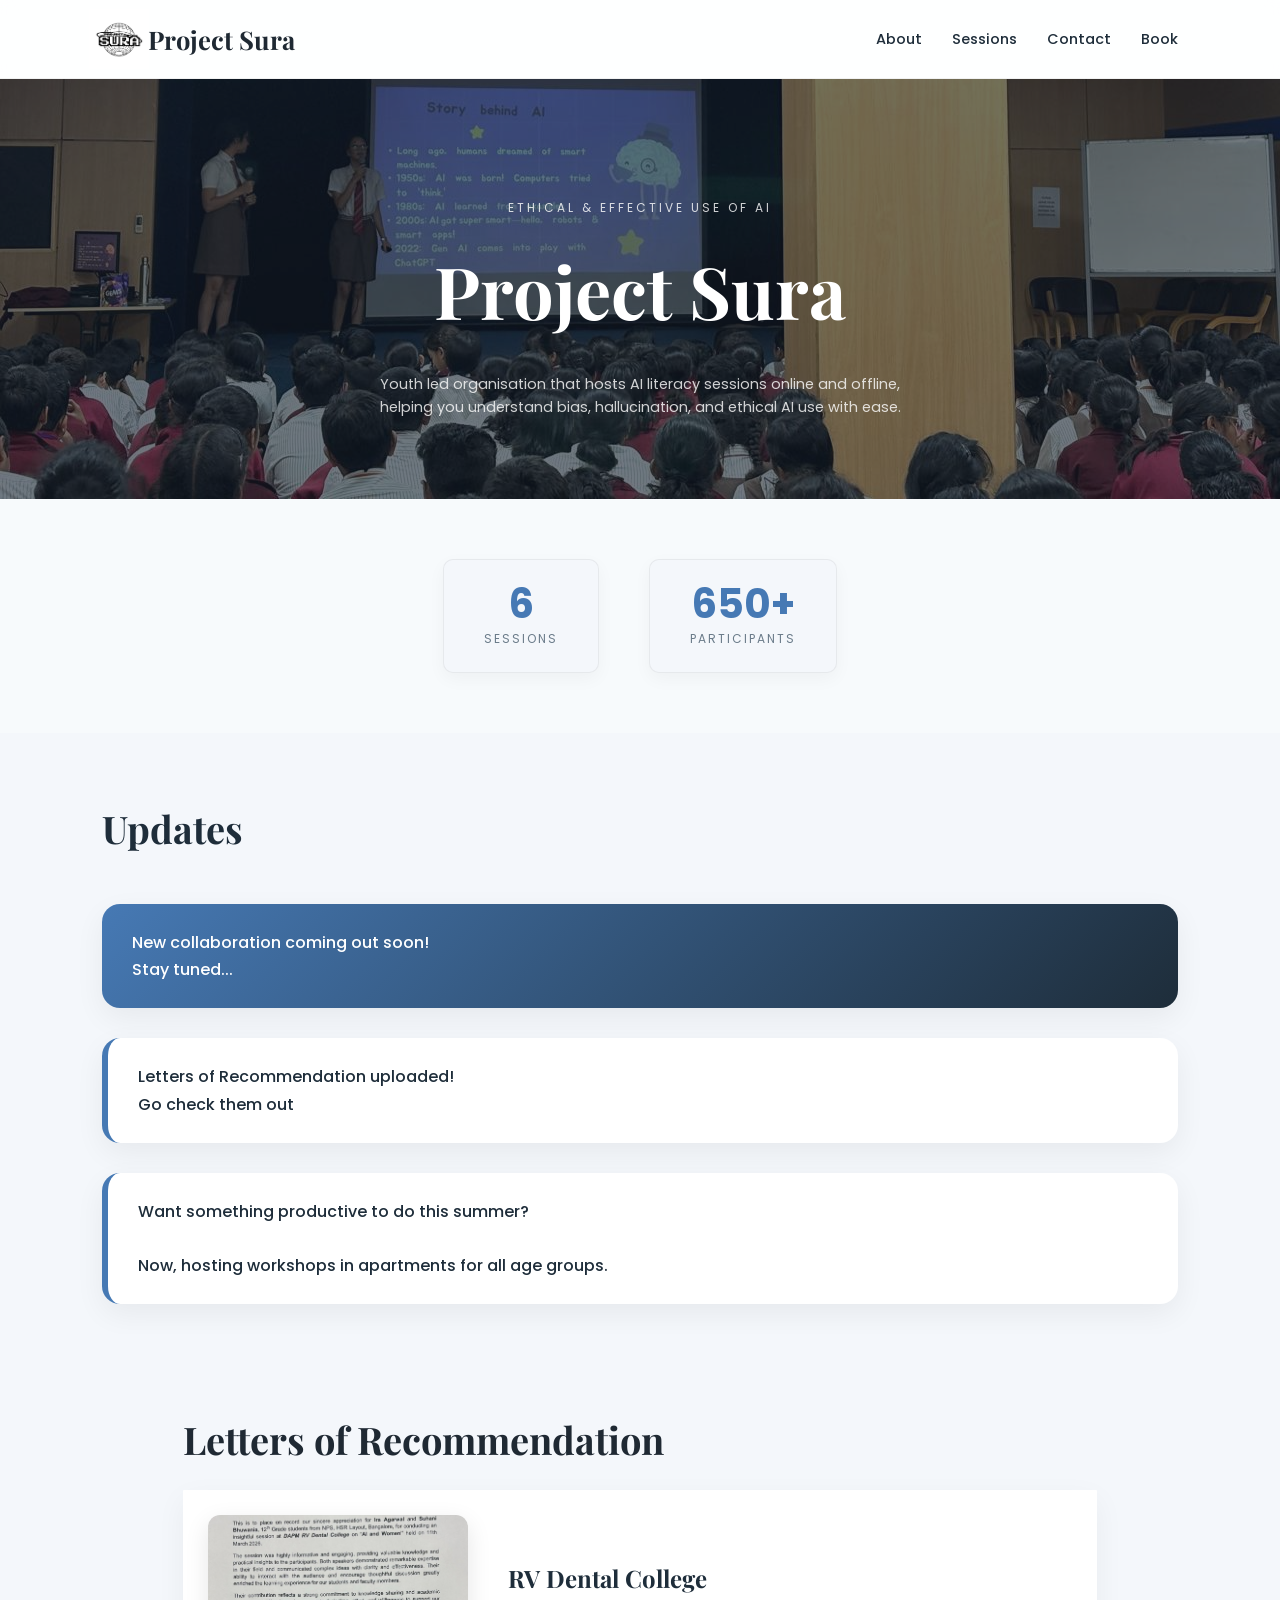
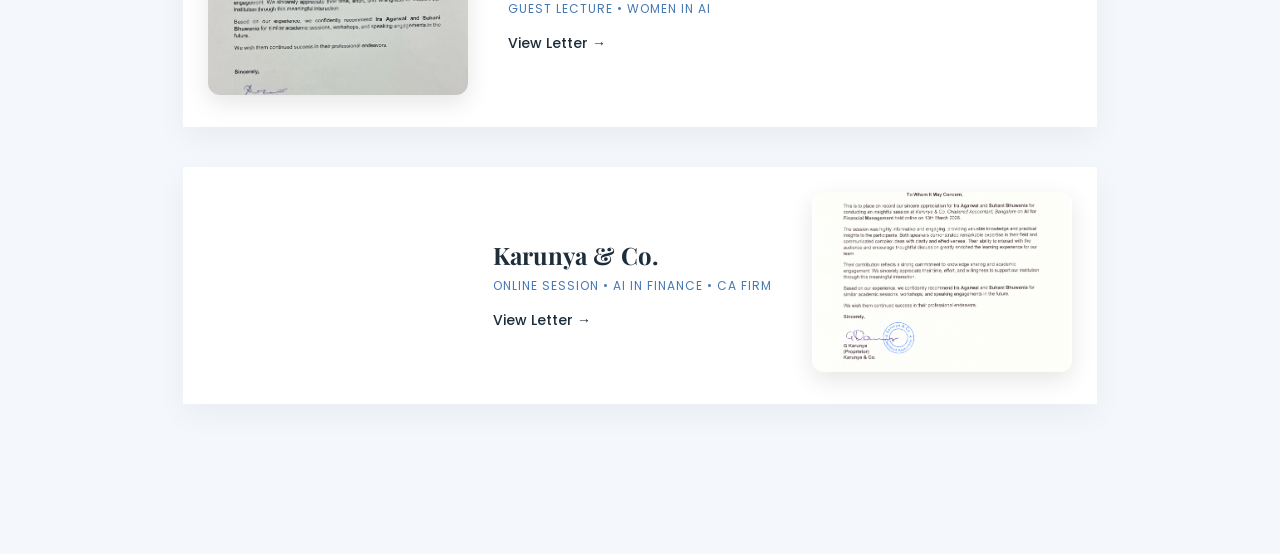
==== commit 7e1ae14e: "Add files via upload" ====
--- a/index.html
+++ b/index.html
@@ -42,12 +42,12 @@
 </section>
 <section class="counter-box">
   <div class="counter-card">
-    <div class="counter-number">5</div>
+    <div class="counter-number">6</div>
     <div class="counter-label">Sessions</div>
   </div>
 
   <div class="counter-card">
-    <div class="counter-number">600+</div>
+    <div class="counter-number">650+</div>
     <div class="counter-label">Participants</div>
   </div>
 </section>
@@ -58,12 +58,9 @@
   <div class="update-card highlight">
     <div class="update-content">
       <p class="update-text">
-        Webinar info out!<br>
-        Limited seats, go register now on https://shorturl.at/3jbtV
-      </p>
-      <a href="images/webinar.jpg" target="_blank">View Brochure →</a>
+        New collaboration coming out soon!<br>
+        Stay tuned...
     </div>
-    <img src="images/webinar.jpg" class="update-img">
   </div>
 
   <div class="update-card">
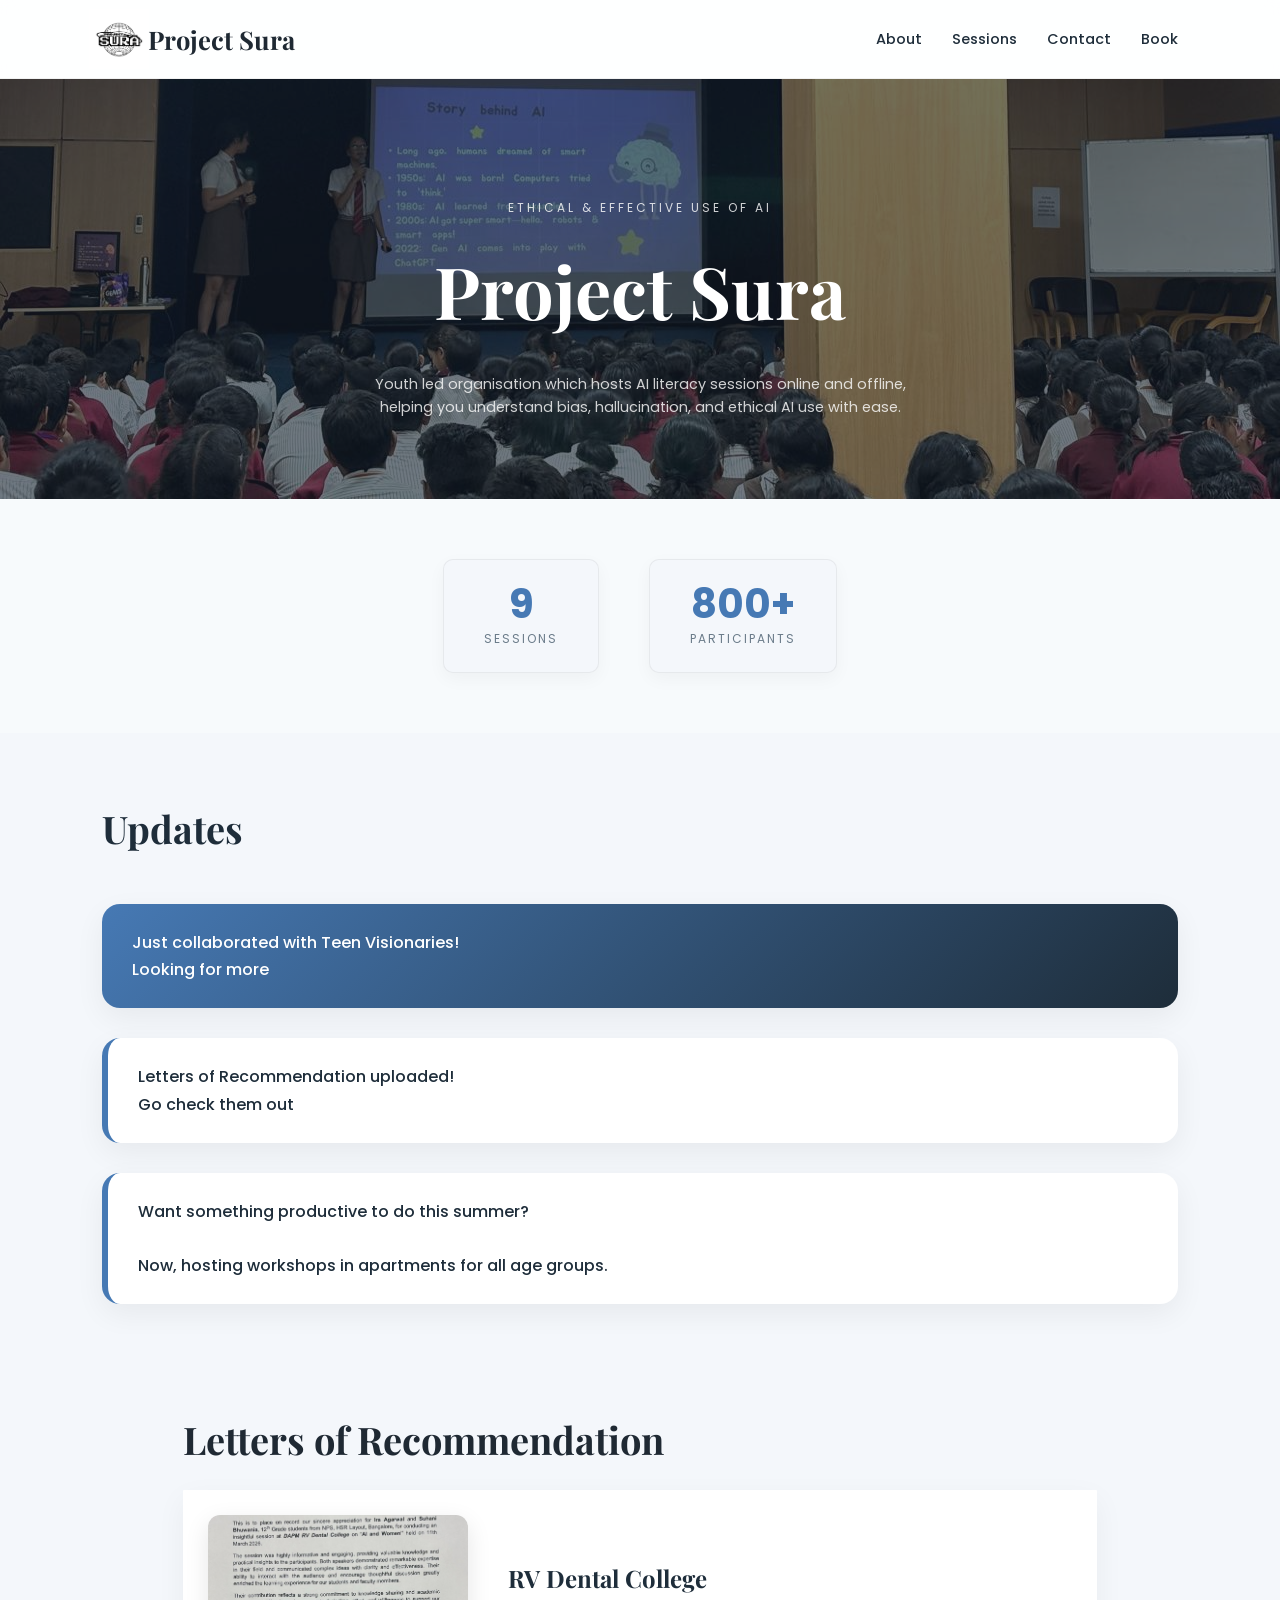
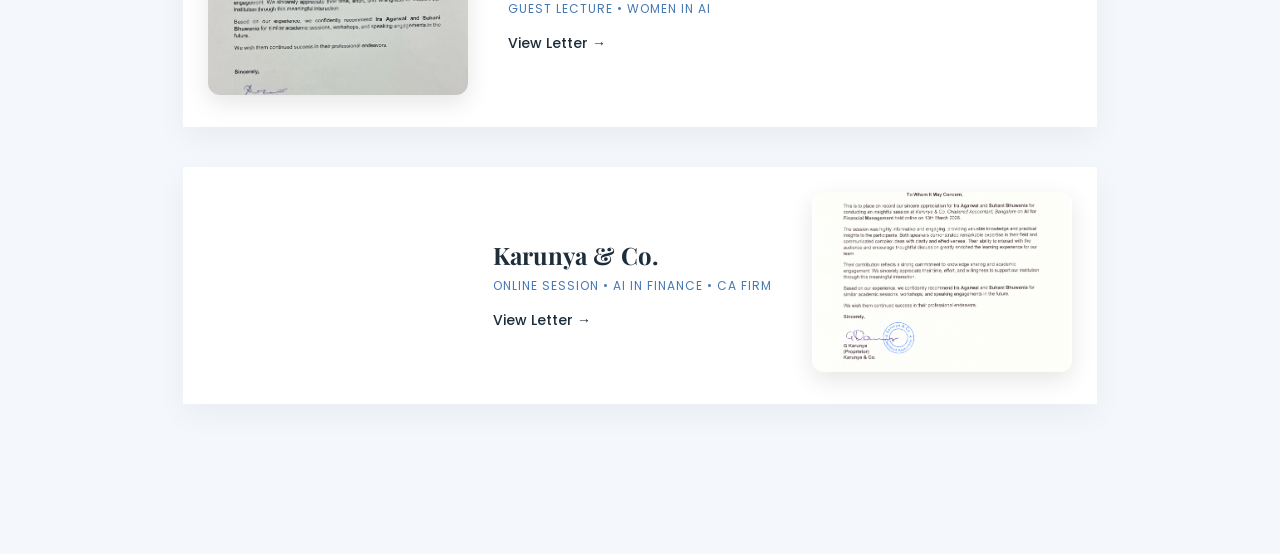
==== commit 44f795a9: "Add files via upload" ====
--- a/index.html
+++ b/index.html
@@ -35,19 +35,19 @@
     <br>
 
     <p class="subtitle">
-      Youth led organisation that hosts AI literacy sessions online and offline,
+      Youth led organisation which hosts AI literacy sessions online and offline,
       helping you understand bias, hallucination, and ethical AI use with ease.
     </p>
     </div>
 </section>
 <section class="counter-box">
   <div class="counter-card">
-    <div class="counter-number">6</div>
+    <div class="counter-number">9</div>
     <div class="counter-label">Sessions</div>
   </div>
 
   <div class="counter-card">
-    <div class="counter-number">650+</div>
+    <div class="counter-number">800+</div>
     <div class="counter-label">Participants</div>
   </div>
 </section>
@@ -58,8 +58,8 @@
   <div class="update-card highlight">
     <div class="update-content">
       <p class="update-text">
-        New collaboration coming out soon!<br>
-        Stay tuned...
+        Just collaborated with Teen Visionaries! <br>
+        Looking for more
     </div>
   </div>
 
